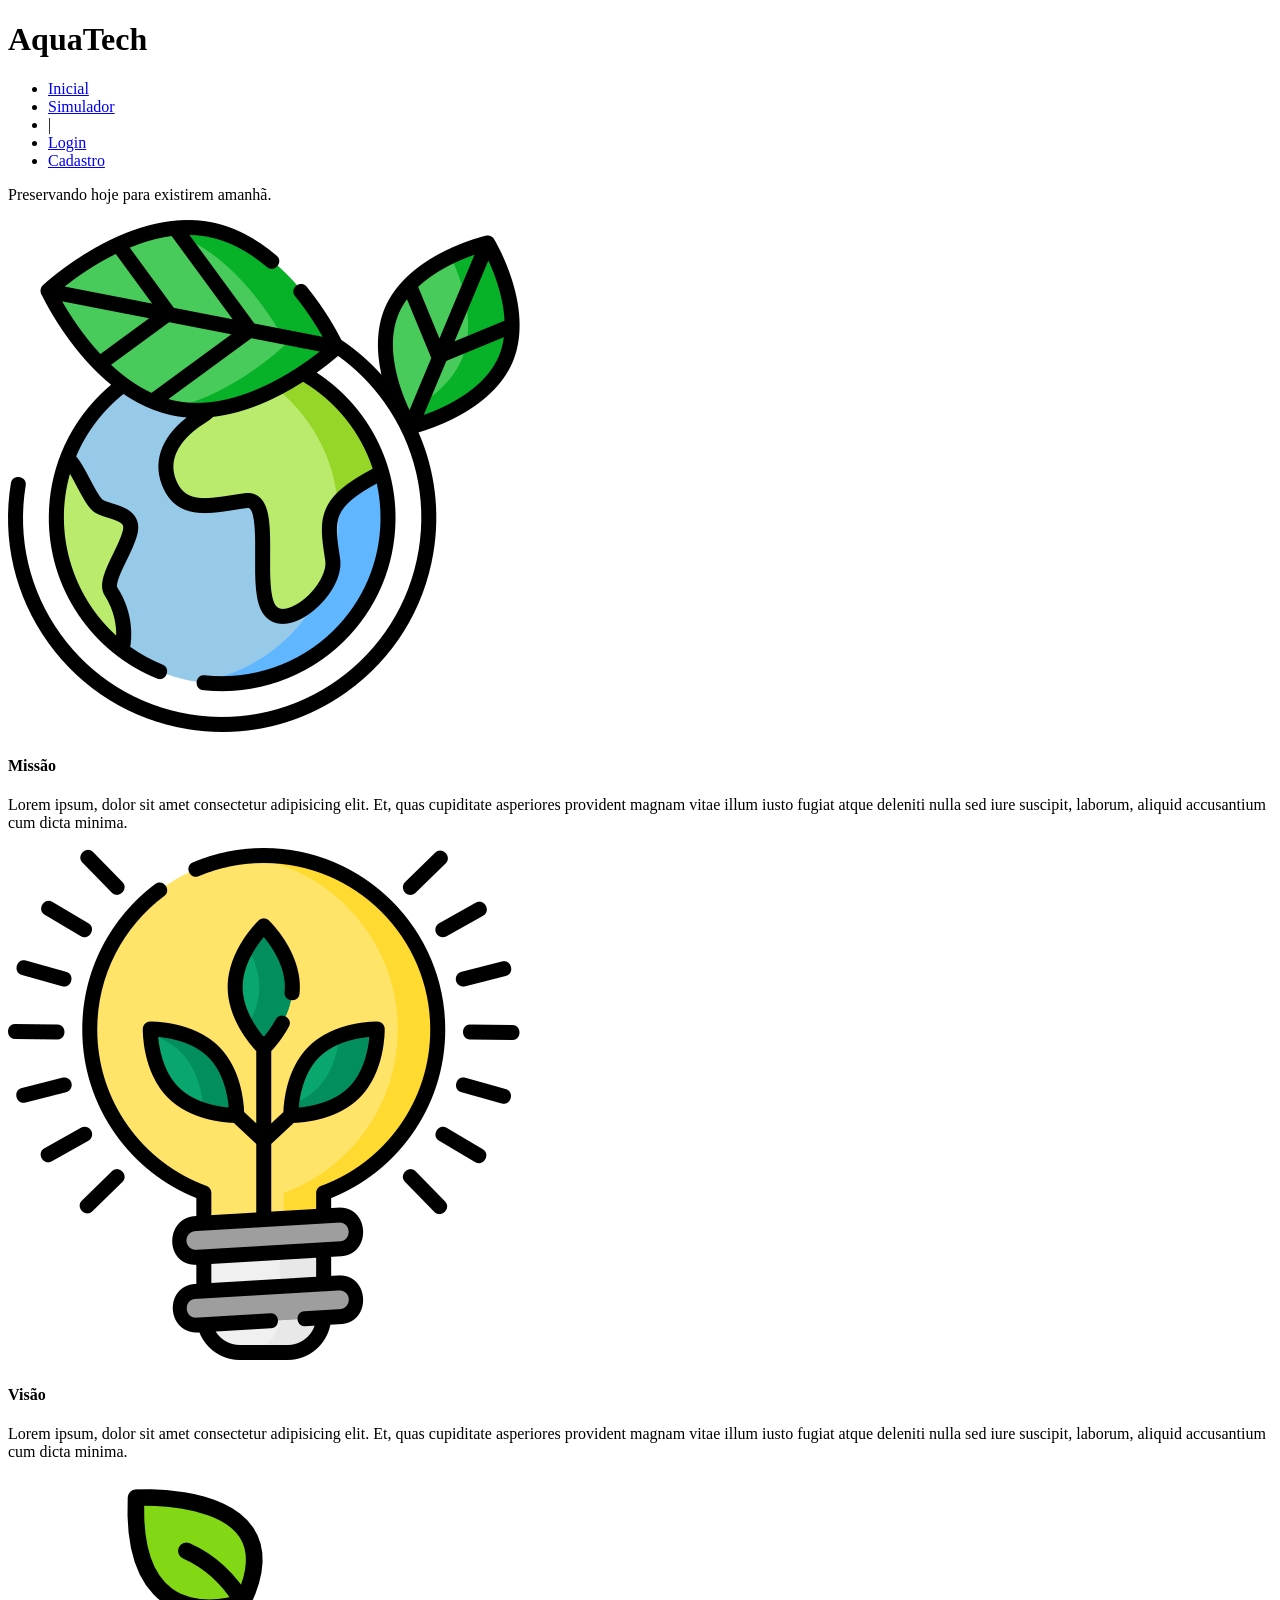
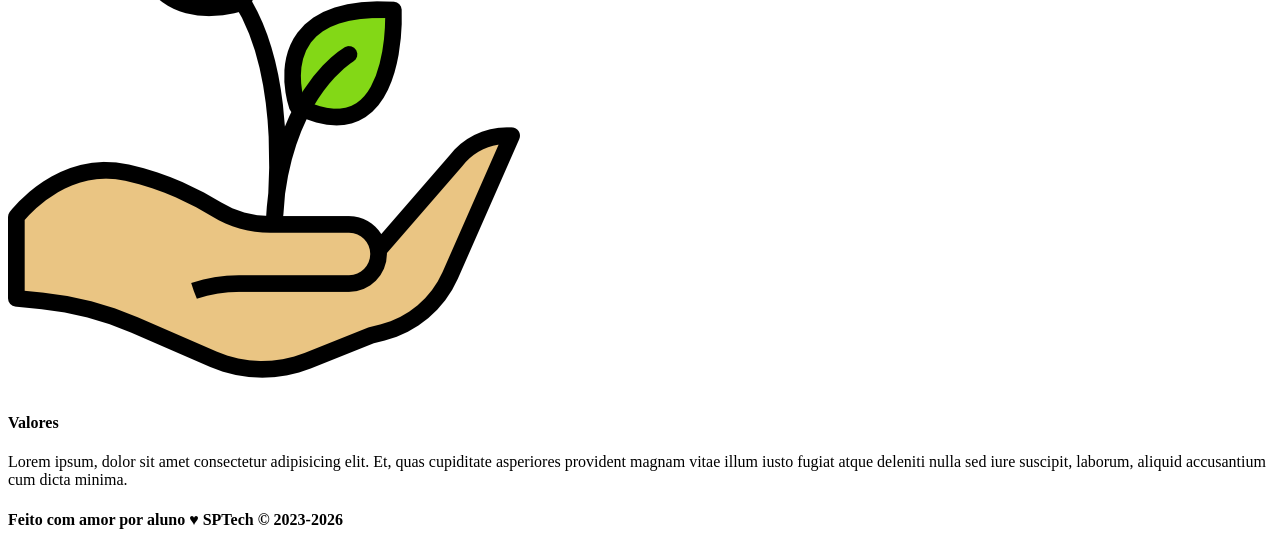
==== web-data-viz/public/index.html @ 6a489413 "Clonando web-data-viz" ====
<!DOCTYPE html>
<html lang="en">

<head>
    <meta charset="UTF-8">
    <meta http-equiv="X-UA-Compatible" content="IE=edge">
    <meta name="viewport" content="width=device-width, initial-scale=1.0">

    <title>AquaTech | Página Inicial</title>

    <script src="./js/sessao.js"></script>

    <link rel="stylesheet" href="./css/estilo.css">
    <link rel="icon" href="./assets/icon/favicon2.ico">
    <link rel="preconnect" href="https://fonts.gstatic.com">
</head>

<body>
    <div class="header">
      <div class="container">
        <h1 class="titulo">AquaTech</h1>
        <ul class="navbar">
          <li class="agora">
            <a href="#">Inicial</a>
          </li>
          <li>
            <a href="simulador.html">Simulador</a>
          </li>
          <li>|</li>
          <li>
            <a href="login.html">Login</a>
          </li>
          <li>
            <a href="cadastro.html">Cadastro</a>
          </li>
        </ul>
      </div>
    </div>
  
    <div class="banner">
      <div class="container">
        <p>Preservando <span>hoje</span> para existirem <span>amanhã</span>.</p>
      </div>
    </div>
  
    <div class="social">
      <div class="container">
        <div class="boxes">
          <div class="box">
            <img src="assets/imgs/planet-earth_color.png">
            <h4>Missão</h4>
            <p>Lorem ipsum, dolor sit amet consectetur adipisicing elit. Et, quas cupiditate asperiores provident magnam
              vitae illum iusto fugiat atque deleniti nulla sed iure suscipit, laborum, aliquid accusantium cum dicta
              minima.</p>
          </div>
          <div class="box">
            <img src="assets/imgs/lightbulb_color.png">
            <h4>Visão</h4>
            <p>Lorem ipsum, dolor sit amet consectetur adipisicing elit. Et, quas cupiditate asperiores provident magnam
              vitae illum iusto fugiat atque deleniti nulla sed iure suscipit, laborum, aliquid accusantium cum dicta
              minima.</p>
          </div>
          <div class="box">
            <img src="assets/imgs/growth_color.png">
            <h4>Valores</h4>
            <p>Lorem ipsum, dolor sit amet consectetur adipisicing elit. Et, quas cupiditate asperiores provident magnam
              vitae illum iusto fugiat atque deleniti nulla sed iure suscipit, laborum, aliquid accusantium cum dicta
              minima.</p>
          </div>
        </div>
      </div>
    </div>
  
    <div class="footer">
      <div class="container">
        <h4>Feito com amor por aluno &hearts; SPTech &copy; 2023-2026</h4>
      </div>
    </div>
  </body>

</html>
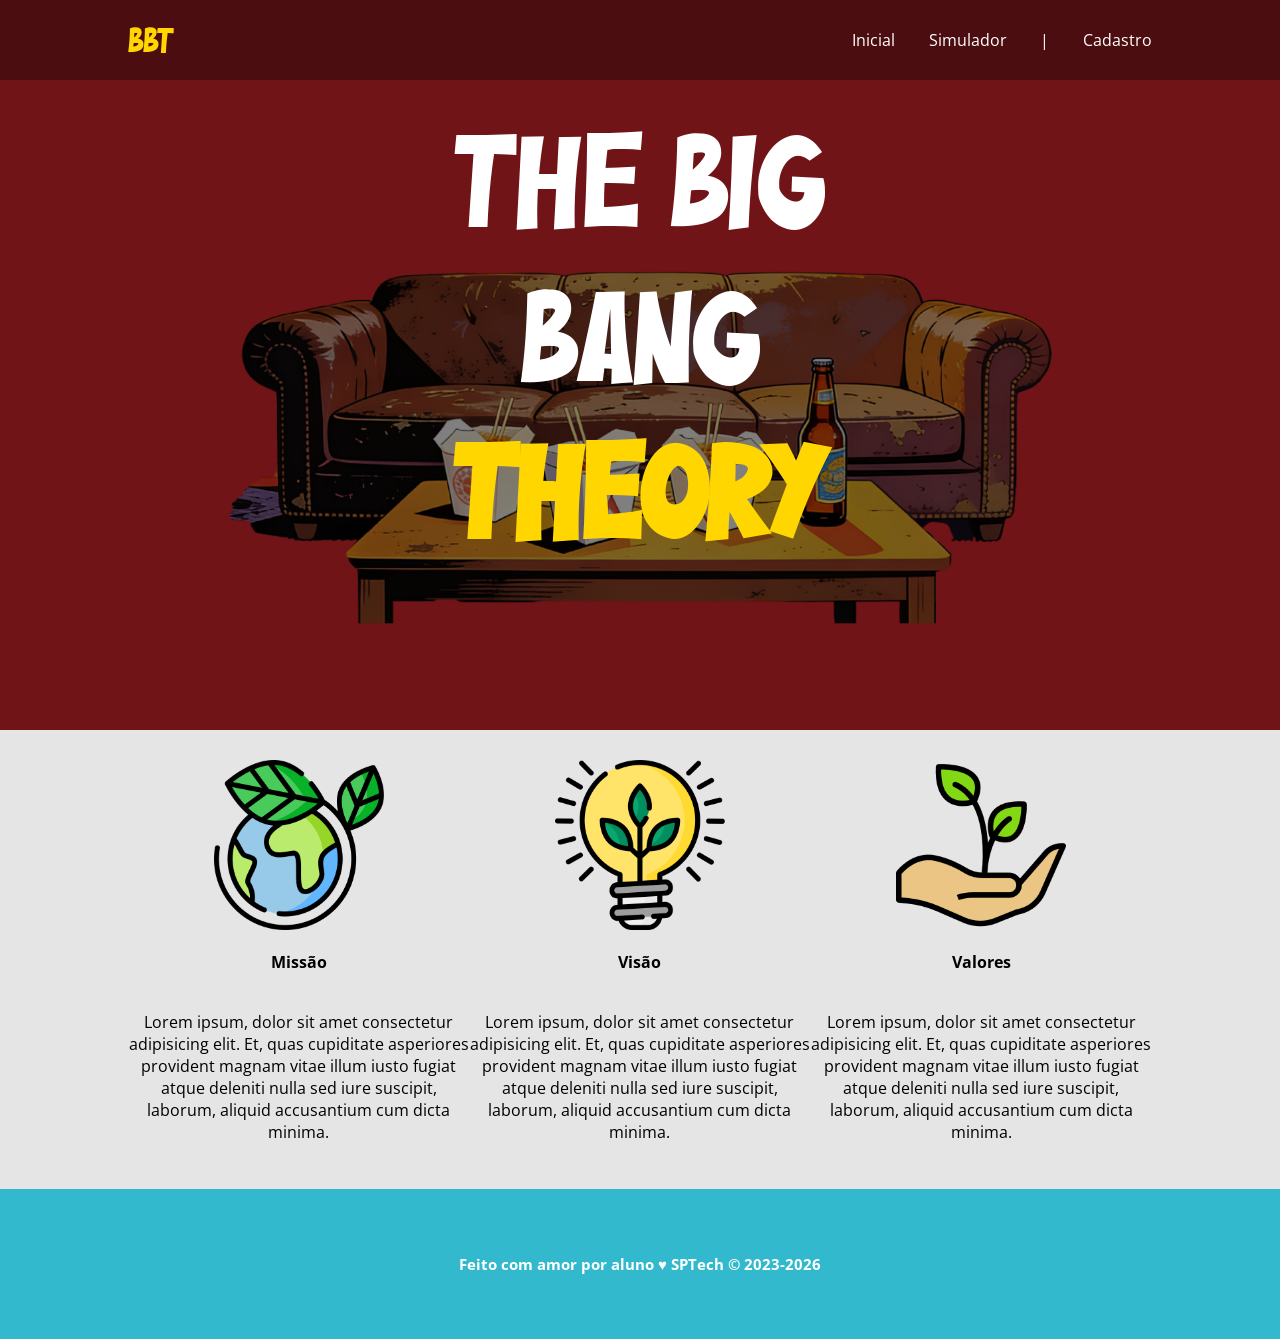
==== commit 07a6ad44: "Cadastro/login funcionando" ====
--- a/web-data-viz/public/index.html
+++ b/web-data-viz/public/index.html
@@ -18,18 +18,15 @@
 <body>
     <div class="header">
       <div class="container">
-        <h1 class="titulo">AquaTech</h1>
+        <h1 class="titulo">BBT</h1>
         <ul class="navbar">
-          <li class="agora">
+          <li>
             <a href="#">Inicial</a>
           </li>
           <li>
             <a href="simulador.html">Simulador</a>
           </li>
           <li>|</li>
-          <li>
-            <a href="login.html">Login</a>
-          </li>
           <li>
             <a href="cadastro.html">Cadastro</a>
           </li>
@@ -39,7 +36,7 @@
   
     <div class="banner">
       <div class="container">
-        <p>Preservando <span>hoje</span> para existirem <span>amanhã</span>.</p>
+        <p>The Big Bang <span>Theory</span></p>
       </div>
     </div>
   
--- a/web-data-viz/public/css/estilo.css
+++ b/web-data-viz/public/css/estilo.css
@@ -0,0 +1,456 @@
+@import url('https://fonts.googleapis.com/css2?family=Barlow:ital,wght@0,100;0,200;0,300;0,400;0,500;0,600;0,700;0,800;0,900;1,100;1,200;1,300;1,400;1,500;1,600;1,700;1,800;1,900&display=swap');
+
+@font-face {
+  font-family: "Bazinga";
+  src: url(../assets/fonte/Bazinga-Regular.otf);
+}
+
+@font-face {
+  font-family: "Bazinga Italic";
+  src: url(../assets/fonte/Bazinga-RegularItalic.otf);
+}
+
+@font-face {
+  font-family: "Open sans";
+  src: url(../assets/fonte/OpenSans-VariableFont_wdth\,wght.ttf);
+}
+
+
+body {
+  margin: 0;
+  padding: 0;
+  font-family: "Open sans";
+  background-color: black;
+}
+
+:root {
+  --tamanho-header: 80px;
+  --tamanho-banner: calc(100vh - var(--tamanho-header) - var(--tamanho-footer) - 2px);
+  --tamanho-simulador: calc(100vh - var(--tamanho-header) - var(--tamanho-footer) - 2px);
+  --tamanho-login: calc(100vh - var(--tamanho-header) - var(--tamanho-footer) - 2px);
+  --tamanho-footer: 65px;
+}
+
+.container {
+  display: flex;
+  width: 80%;
+  margin: auto;
+}
+
+.header {
+  height: var(--tamanho-header);
+  position: fixed;
+  width: 100%;
+  background-color: #00000055;
+}
+
+.header .container {
+  justify-content: space-between;
+  align-items: center;
+  height: 100%;
+}
+
+.header a {
+  text-decoration: none;
+  color: #fff;
+}
+
+.agora {
+  font-weight: 800;
+}
+
+.navbar {
+  width: 300px;
+  display: flex;
+  align-items: center;
+  justify-content: space-between;
+  list-style: none;
+  color: #fff;
+}
+
+.titulo {
+  color: #ffd600;
+  width: fit-content;
+  font-weight: 500;
+  font-family: "Bazinga";
+}
+
+.header h1 {
+  margin: 0;
+}
+
+/* BANNER */
+
+.banner {
+  height: 730px;
+  color: white;
+  background-image: url('../assets/imgs/banner.png');
+  background-size: cover;
+  display: flex;
+  justify-content: center;
+  align-items: center;
+}
+
+.banner .container {
+  justify-content: center;
+  align-items: center;
+  display: flex;
+  text-align: center;
+  width: 50%;
+  margin-top: 100px;
+}
+
+.banner .container p {
+  margin: 0;
+  padding: 0;
+  font-size: 120px;
+  font-family: "Bazinga";
+}
+
+.banner .container span {
+  font-weight: bold;
+  font-size: 120px;
+  font-family: "Bazinga";
+  color: #ffd600;
+}
+
+/* MISSÃO VISÃO VALORES */
+
+.social {
+  background-color: #e5e5e5;
+  display: flex;
+}
+
+.social .container {
+  justify-content: center;
+}
+
+.box img {
+  width: 170px;
+}
+
+.social .container .boxes {
+  display: flex;
+  justify-content: space-between;
+  width: 100%;
+  padding: 30px 0;
+}
+
+.social p {
+  text-align: center;
+}
+
+.box {
+  display: flex;
+  flex-direction: column;
+  align-items: center;
+}
+
+/* FOOTER */
+
+.footer {
+  background-color: #32b9cd;
+  height: 150px;
+  color: #fff;
+  display: flex;
+  font-size: 15px;
+}
+
+.footer .container {
+  justify-content: center;
+  text-align: center;
+}
+
+.footer .container .version {
+  font-size: 12px;
+}
+
+/* LOGIN */
+
+.img_formulário {
+  width: 48%;
+  margin-top: 55px;
+  display: flex;
+  justify-content: center;
+  align-items: center;
+  flex-direction: column;
+
+  img {
+    width: 250px;
+  }
+
+  p{
+    color: #1a1a2e;
+    font-family: "Bazinga";
+    font-size: 55px;
+    margin-top: -1px;
+  }
+}
+
+#body_cadastro {
+  background-color: #ffd600;
+  display: flex;
+  flex-direction: row;
+}
+
+.cadastro {
+  height: 729px;
+  width: 48%;
+  background-color: #1a1a2e;
+}
+
+.cadastro .container {
+  justify-content: center;
+  align-items: center;
+  height: 100%;
+}
+
+#login_body {
+  background-color: #ffd600;
+  display: flex;
+  flex-direction: row-reverse;
+}
+
+.login {
+  height: 729px;
+  width: 52%;
+  background-color: #1a1a2e;
+}
+
+.login .container {
+  justify-content: center;
+  align-items: center;
+  height: 100%;
+}
+
+.card {
+  width: 80%;
+  border-radius: 10px;
+  display: flex;
+  align-items: center;
+  justify-content: space-evenly;
+  color: white;
+  flex-direction: column;
+  height: fit-content;
+  padding: 20px 0;
+}
+
+.card p {
+  margin: 0;
+  font-size: 50px;
+  font-family: "Bazinga Italic";
+  margin-bottom: 10px;
+}
+
+.formulario {
+  display: flex;
+  height: 90%;
+  width: 80%;
+  justify-content: space-around;
+  flex-direction: column;
+}
+
+.formulario span {
+  font-size: 17px;
+  font-weight: 500;
+  color: #ffd600;
+  margin-bottom: 10px;
+}
+
+.formulario input {
+  text-align: center;
+  border-radius: 10px;
+  margin: 0;
+  background-color: #ffffff3d;
+}
+
+.formulario select {
+  background-color: white;
+  color: #ffffff;
+  height: 36px;
+  text-align: center;
+  border-radius: 10px;
+  margin: 0;
+}
+
+.campo {
+  display: flex;
+  flex-direction: column;
+  justify-content: start;
+  padding: 5px 0;
+}
+
+.botao {
+  cursor: pointer;
+  font-family: "Bazinga";
+  border: 0;
+  border-radius: 8px;
+  font-size: 18px;
+  color: #1a1a2e;
+  background-color: #ffd600;
+  width: 404px;
+  height: 40px;
+  align-self: center;
+  margin-top: 20px;
+}
+
+.loading-div {
+  width: 50px;
+  display: none;
+}
+
+.loading-div img {
+  height: 50px;
+  width: 50px;
+}
+
+#div_erros_login {
+  display: none
+}
+
+.link {
+  padding-top: 30px;
+  cursor: pointer;
+  text-decoration: none;
+  color: #fff;
+}
+
+/* FORMULARIO */
+
+.alerta_erro {
+  display: flex;
+  justify-content: flex-end;
+}
+
+.card_erro {
+  display: none;
+  background-color: #fff;
+  color: black;
+  width: 230px;
+  position: fixed;
+  border-radius: 4px;
+  border: #ED145B 3px solid;
+  padding: 10px;
+  margin-right: 10%;
+}
+
+.card_erro #mensagem_erro {
+  font-weight: 500;
+  font-size: 20px;
+}
+
+.formulario .tipo_campo {
+  font-size: 20px;
+  font-weight: 600 !important;
+}
+
+.formulario {
+  display: flex;
+  flex-direction: column;
+}
+
+input {
+  margin-bottom: 10px;
+  border: none;
+  padding: 12px;
+  text-align: center;
+  border-radius: 10px;
+}
+
+.btn {
+  font-family: "Barlow", sans-serif;
+  border: 0;
+  border-radius: 5px;
+  font-weight: 600;
+  font-size: 18px;
+  padding: 10px 15px;
+  color: white;
+  background-color: #ED145B;
+  width: 120px;
+  align-self: center;
+  margin-top: 5px;
+}
+
+.loading-div {
+  width: 50px;
+  margin: auto;
+  display: none;
+}
+
+.loading-div img {
+  height: 50px;
+  width: 50px;
+}
+
+/* SIMULADOR */
+
+.simulador {
+  color: white;
+}
+
+.simulador .container {
+  flex-direction: column;
+  overflow: scroll;
+  height: var(--tamanho-simulador);
+}
+
+/* ALERTA */
+
+#alerta {
+  position: absolute;
+  right: 0;
+  bottom: 0;
+}
+
+.mensagem-alarme {
+  background-color: white;
+  border-radius: 5px;
+  width: 300px;
+  height: 80px;
+  margin: 10px;
+  padding: 10px 0;
+  display: flex;
+  justify-content: space-evenly;
+  align-items: center;
+}
+
+.mensagem-alarme h3 {
+  font-size: 14px;
+  margin: 0;
+}
+
+.mensagem-alarme .informacao {
+  width: 66%;
+}
+
+.alarme-sino {
+  width: 48px;
+  height: 48px;
+  animation-name: bell;
+  animation-duration: 4s;
+  background-image: url('https://cdn-icons-png.flaticon.com/512/1157/1157000.png');
+  background-size: cover;
+  animation-iteration-count: infinite;
+}
+
+@keyframes bell {
+  0% {
+    transform: rotate(25deg)
+  }
+
+  25% {
+    transform: rotate(-25deg)
+  }
+
+  50% {
+    transform: rotate(25deg)
+  }
+
+  75% {
+    transform: rotate(-25deg)
+  }
+
+  100% {
+    transform: rotate(25deg)
+  }
+}
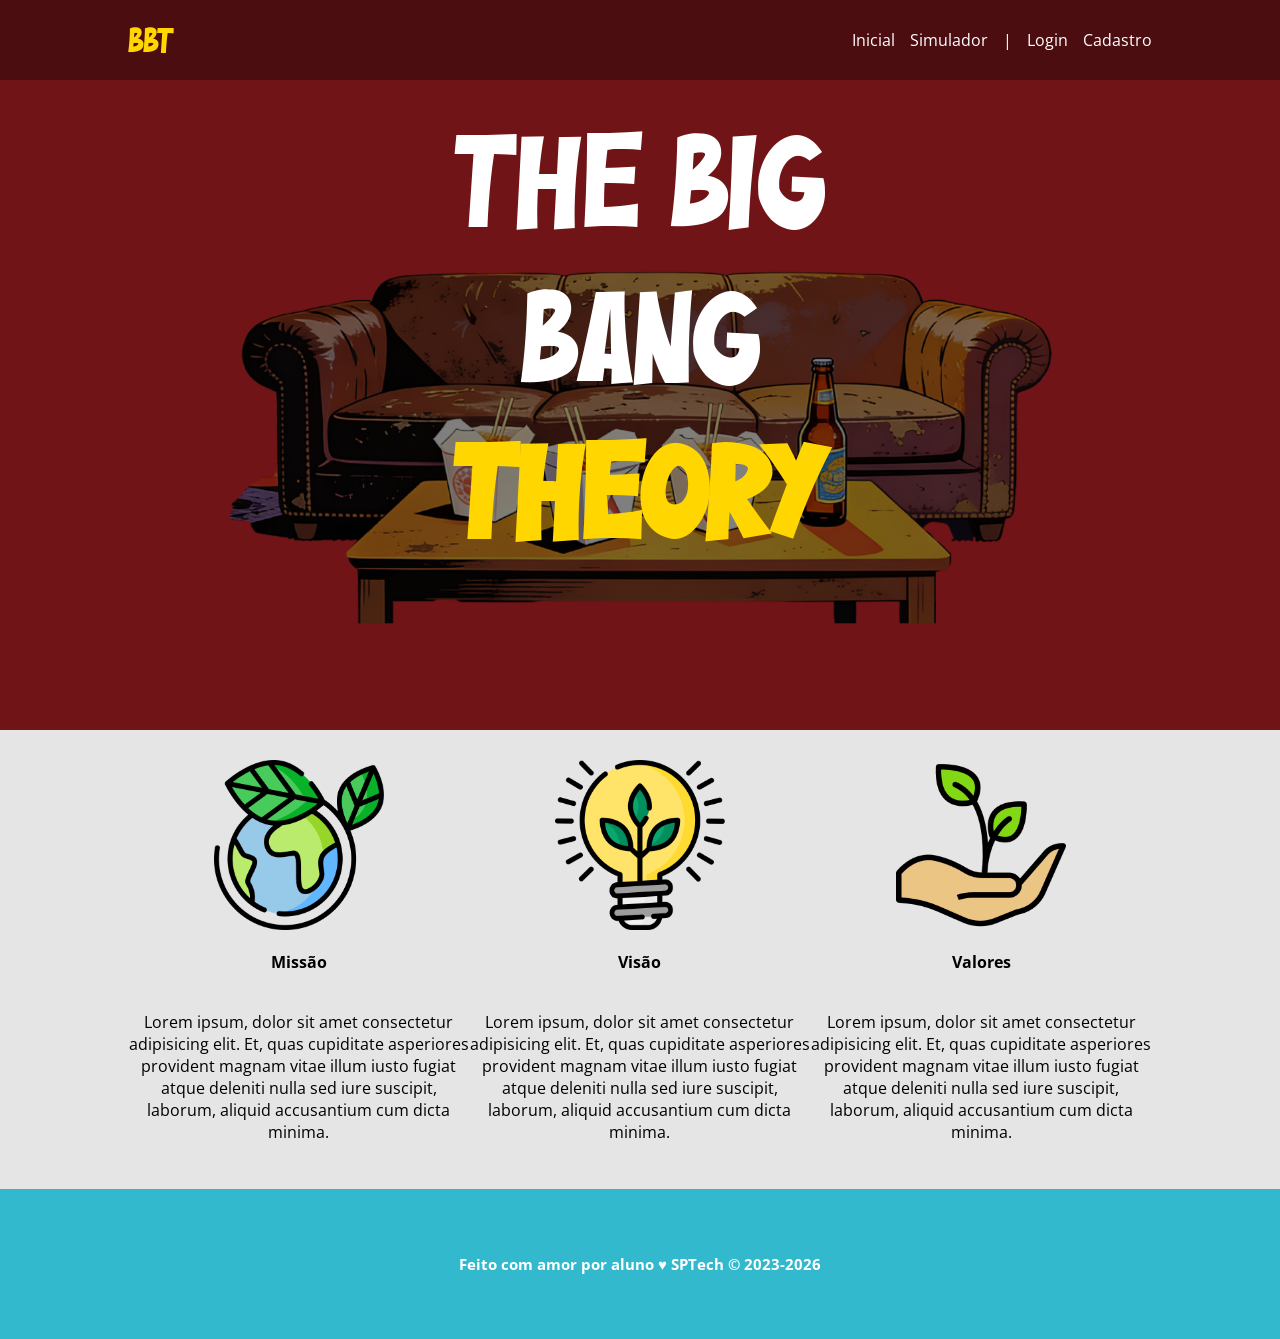
==== commit 8ebbba25: "Dashboard terminada" ====
--- a/web-data-viz/public/index.html
+++ b/web-data-viz/public/index.html
@@ -27,6 +27,9 @@
             <a href="simulador.html">Simulador</a>
           </li>
           <li>|</li>
+          <li>
+            <a href="login.html">Login</a>
+          </li>
           <li>
             <a href="cadastro.html">Cadastro</a>
           </li>
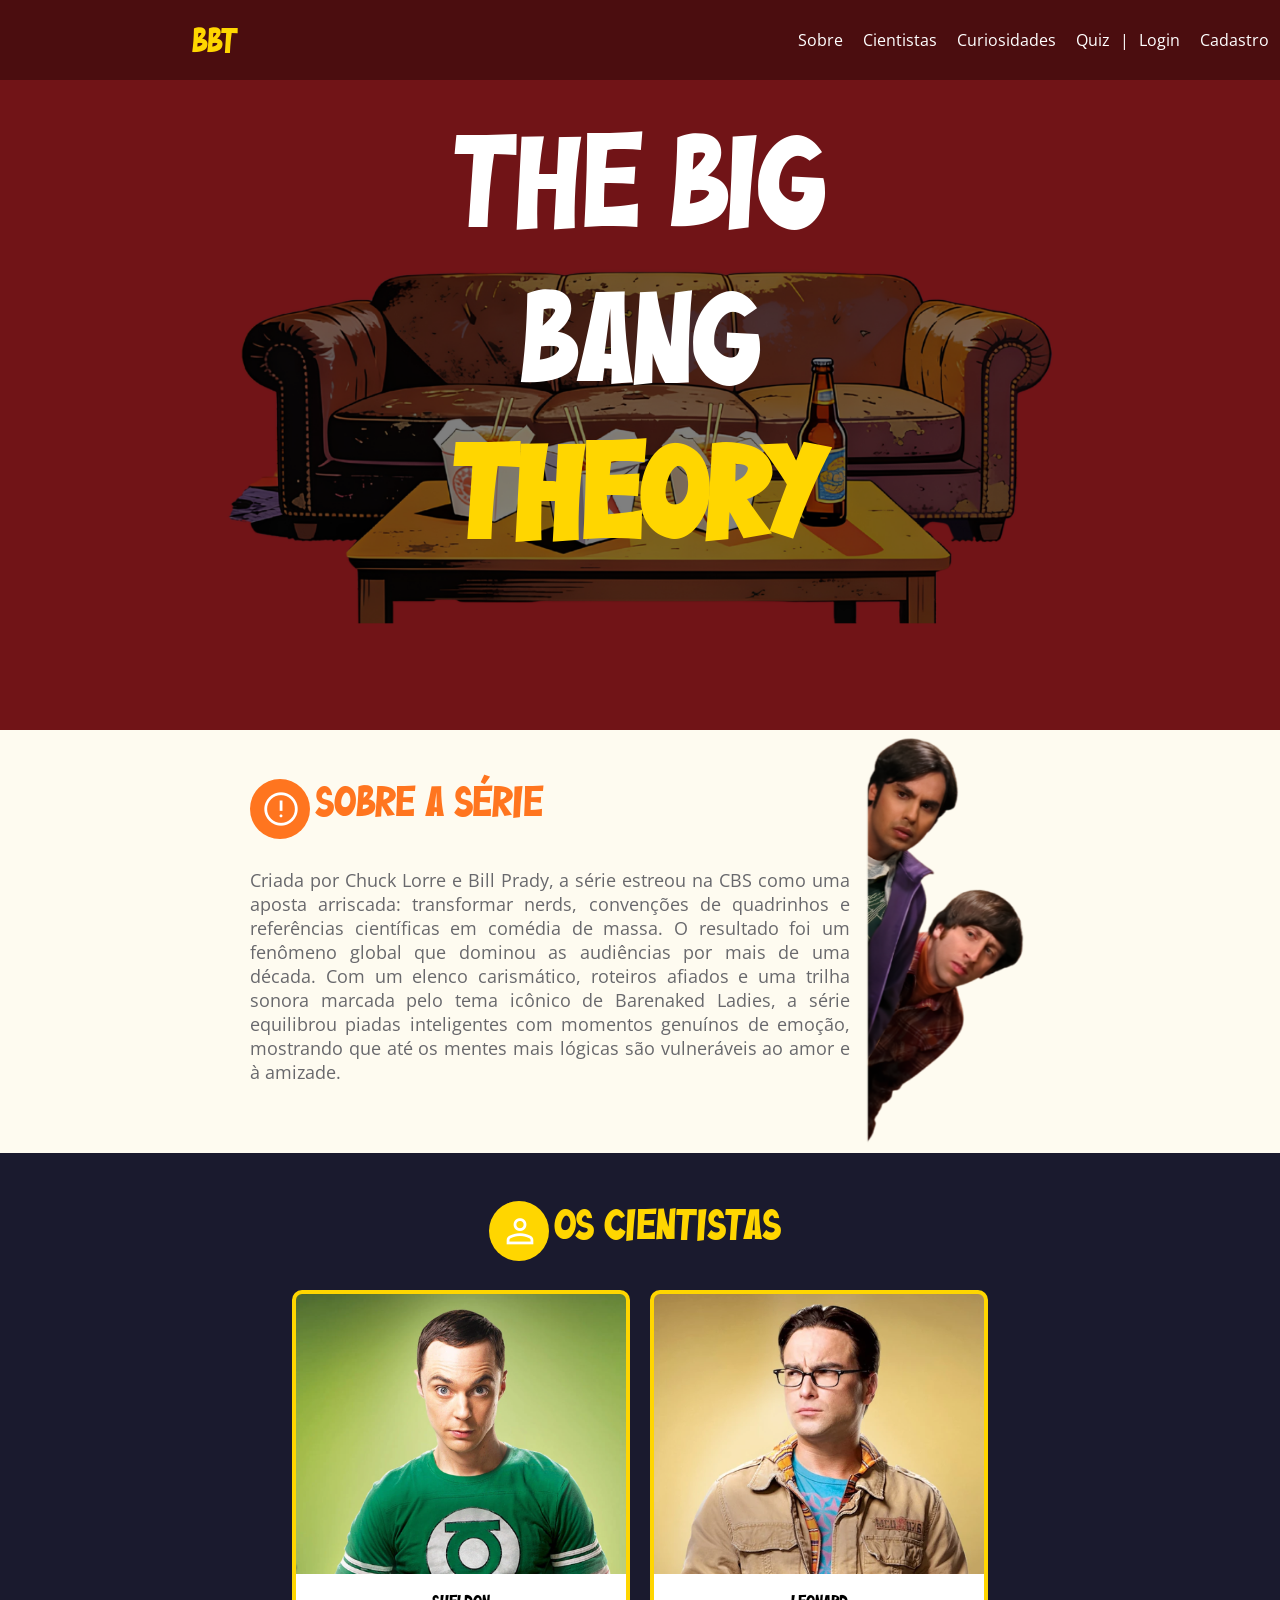
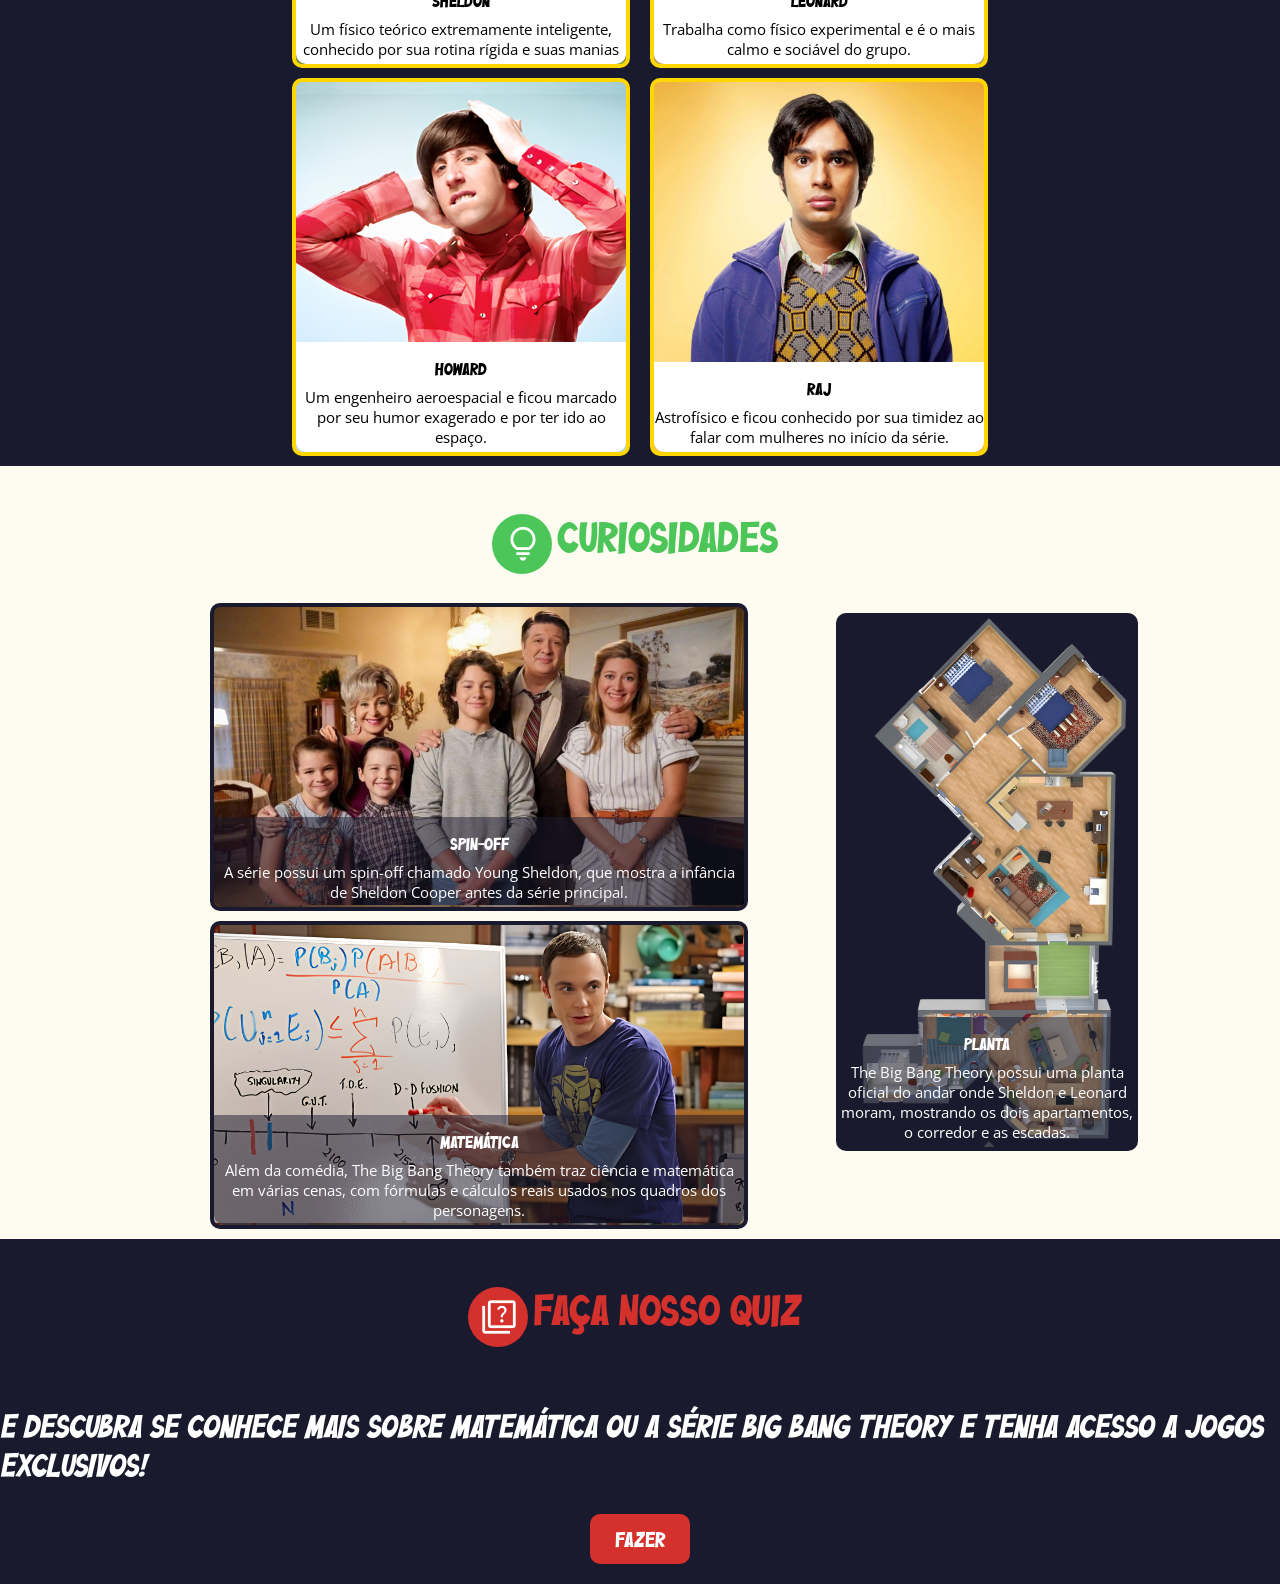
==== commit 427e144d: "projeto terminado" ====
--- a/web-data-viz/public/index.html
+++ b/web-data-viz/public/index.html
@@ -2,80 +2,164 @@
 <html lang="en">
 
 <head>
-    <meta charset="UTF-8">
-    <meta http-equiv="X-UA-Compatible" content="IE=edge">
-    <meta name="viewport" content="width=device-width, initial-scale=1.0">
+  <meta charset="UTF-8">
+  <meta http-equiv="X-UA-Compatible" content="IE=edge">
+  <meta name="viewport" content="width=device-width, initial-scale=1.0">
 
-    <title>AquaTech | Página Inicial</title>
+  <title>AquaTech | Página Inicial</title>
 
-    <script src="./js/sessao.js"></script>
+  <script src="./js/sessao.js"></script>
 
-    <link rel="stylesheet" href="./css/estilo.css">
-    <link rel="icon" href="./assets/icon/favicon2.ico">
-    <link rel="preconnect" href="https://fonts.gstatic.com">
+  <link rel="stylesheet" href="./css/estilo.css">
+  <link rel="icon" href="./assets/icon/favicon2.ico">
+  <link rel="preconnect" href="https://fonts.gstatic.com">
+  <link href="https://fonts.googleapis.com/css2?family=Material+Symbols+Outlined" rel="stylesheet" />
+
 </head>
 
 <body>
-    <div class="header">
-      <div class="container">
-        <h1 class="titulo">BBT</h1>
-        <ul class="navbar">
-          <li>
-            <a href="#">Inicial</a>
-          </li>
-          <li>
-            <a href="simulador.html">Simulador</a>
-          </li>
-          <li>|</li>
-          <li>
-            <a href="login.html">Login</a>
-          </li>
-          <li>
-            <a href="cadastro.html">Cadastro</a>
-          </li>
-        </ul>
+  <div class="header">
+    <div class="container">
+      <h1 class="titulo">BBT</h1>
+      <ul class="navbar">
+        <li>
+          <a href="#sobre">Sobre</a>
+        </li>
+        <li>
+          <a href="#cientistas">Cientistas</a>
+        </li>
+        <li>
+          <a href="#curiosidades">Curiosidades</a>
+        </li>
+        <li>
+          <a href="#quiz">Quiz</a>
+        </li>
+        <li>|</li>
+        <li>
+          <a href="login.html">Login</a>
+        </li>
+        <li>
+          <a href="cadastro.html">Cadastro</a>
+        </li>
+      </ul>
+    </div>
+  </div>
+
+  <div class="banner">
+    <div class="container">
+      <p>The Big Bang <span>Theory</span></p>
+    </div>
+  </div>
+
+  <div class="social" id="sobre">
+    <div class="sobre">
+      <div class="sobreTexto">
+        <div class="tituloSobre">
+          <div><span class="material-symbols-outlined">Error</span></div>
+          <p>Sobre a série</p>
+        </div>
+        <p>Criada por Chuck Lorre e Bill Prady, a série estreou na CBS como uma aposta arriscada: transformar nerds,
+          convenções de quadrinhos e referências científicas em comédia de massa. O resultado foi um fenômeno global que
+          dominou as audiências por mais de uma década. Com um elenco carismático, roteiros afiados e uma trilha sonora
+          marcada pelo tema icônico de Barenaked Ladies, a série equilibrou piadas inteligentes com momentos genuínos de
+          emoção, mostrando que até os mentes mais lógicas são vulneráveis ao amor e à amizade.</p>
+      </div>
+      <img src="assets/imgs/sobre.png" alt="">
+    </div>
+  </div>
+
+  <div class="cientistas" id="cientistas">
+    <div class="sobre">
+      <div class="cientistasTexto">
+        <div class="tituloCientistas">
+          <div><span class="material-symbols-outlined">Person</span></div>
+          <p>Os cientistas</p>
+        </div>
       </div>
     </div>
-  
-    <div class="banner">
-      <div class="container">
-        <p>The Big Bang <span>Theory</span></p>
+
+    <div class="cientistasQuem">
+      <div class="sheldon">
+        <div>
+          <p>Sheldon</p><span>Um físico teórico extremamente inteligente, conhecido por sua rotina rígida e suas
+            manias</span>
+        </div>
+      </div>
+      <div class="leonard">
+        <div>
+          <p>Leonard</p><span>Trabalha como físico experimental e é o mais calmo e sociável do grupo.</span>
+        </div>
       </div>
     </div>
-  
-    <div class="social">
-      <div class="container">
-        <div class="boxes">
-          <div class="box">
-            <img src="assets/imgs/planet-earth_color.png">
-            <h4>Missão</h4>
-            <p>Lorem ipsum, dolor sit amet consectetur adipisicing elit. Et, quas cupiditate asperiores provident magnam
-              vitae illum iusto fugiat atque deleniti nulla sed iure suscipit, laborum, aliquid accusantium cum dicta
-              minima.</p>
+    <div class="cientistasQuem">
+      <div class="howard">
+        <div>
+          <p>Howard</p><span>Um engenheiro aeroespacial e ficou marcado por seu humor exagerado e por ter ido ao
+            espaço.</span>
+
+        </div>
+      </div>
+      <div class="raj">
+        <div>
+          <p>Raj</p><span>Astrofísico e ficou conhecido por sua timidez ao falar com mulheres no início da série.</span>
+        </div>
+      </div>
+    </div>
+  </div>
+
+  <div class="curiosidadesQuais" id="curiosidades">
+    <div class="sobre">
+      <div class="curiosidadesTexto">
+        <div class="tituloCuriosidades">
+          <div><span class="material-symbols-outlined">Lightbulb</span></div>
+          <p>Curiosidades</p>
+        </div>
+      </div>
+    </div>
+
+    <div class="principalCuriosidade">
+      <div class="curiosidadesQuais">
+        <div class="spin">
+          <div>
+            <p>Spin-off</p><span>A série possui um spin-off chamado Young Sheldon, que mostra a infância de Sheldon
+              Cooper
+              antes
+              da série principal.</span>
           </div>
-          <div class="box">
-            <img src="assets/imgs/lightbulb_color.png">
-            <h4>Visão</h4>
-            <p>Lorem ipsum, dolor sit amet consectetur adipisicing elit. Et, quas cupiditate asperiores provident magnam
-              vitae illum iusto fugiat atque deleniti nulla sed iure suscipit, laborum, aliquid accusantium cum dicta
-              minima.</p>
-          </div>
-          <div class="box">
-            <img src="assets/imgs/growth_color.png">
-            <h4>Valores</h4>
-            <p>Lorem ipsum, dolor sit amet consectetur adipisicing elit. Et, quas cupiditate asperiores provident magnam
-              vitae illum iusto fugiat atque deleniti nulla sed iure suscipit, laborum, aliquid accusantium cum dicta
-              minima.</p>
+        </div>
+        <div class="math">
+          <div>
+            <p>Matemática</p><span>Além da comédia, The Big Bang Theory também traz ciência e matemática em várias
+              cenas,
+              com fórmulas e cálculos reais usados nos quadros dos personagens.</span>
           </div>
         </div>
       </div>
-    </div>
-  
-    <div class="footer">
-      <div class="container">
-        <h4>Feito com amor por aluno &hearts; SPTech &copy; 2023-2026</h4>
+
+      <div class="planta">
+        <div>
+          <p>Planta</p><span>The Big Bang Theory possui uma planta oficial do andar onde Sheldon e Leonard moram,
+            mostrando os dois apartamentos, o corredor e as escadas.</span>
+        </div>
       </div>
     </div>
-  </body>
+  </div>
+
+  <div class="quiz" id="quiz">
+    <div class="sobre">
+      <div class="quizTexto">
+        <div class="tituloQuiz">
+          <div><span class="material-symbols-outlined">Quiz</span></div>
+          <p>Faça nosso quiz</p>
+        </div>
+      </div>
+    </div>
+
+    <p>E descubra se conhece mais sobre matemática ou a série Big Bang Theory e tenha acesso a jogos exclusivos!</p>
+
+    <a href="login.html"><button>Fazer</button></a>
+  </div>
+
+</body>
 
 </html>
--- a/web-data-viz/public/css/estilo.css
+++ b/web-data-viz/public/css/estilo.css
@@ -33,7 +33,7 @@
 
 .container {
   display: flex;
-  width: 80%;
+  width: 70%;
   margin: auto;
 }
 
@@ -53,6 +53,8 @@
 .header a {
   text-decoration: none;
   color: #fff;
+  margin-right: 10px;
+  margin-left: 10px;
 }
 
 .agora {
@@ -117,7 +119,7 @@
 /* MISSÃO VISÃO VALORES */
 
 .social {
-  background-color: #e5e5e5;
+  background-color: #fefbf0;
   display: flex;
 }
 
@@ -179,7 +181,7 @@
     width: 250px;
   }
 
-  p{
+  p {
     color: #1a1a2e;
     font-family: "Bazinga";
     font-size: 55px;
@@ -453,4 +455,501 @@
   100% {
     transform: rotate(25deg)
   }
+}
+
+.sobre {
+  display: flex;
+  flex-direction: row;
+  justify-content: center;
+  width: 80%;
+  margin: auto;
+
+  img {
+    width: 170px;
+  }
+}
+
+.sobreTexto {
+  display: flex;
+  flex-direction: column;
+  width: 600px;
+  margin-top: 20px;
+  margin-right: 10px;
+
+  p {
+    font-family: "Open sans";
+    font-size: 18px;
+    margin-top: 1px;
+    text-align: justify;
+    color: #68686c;
+  }
+
+  .tituloSobre {
+    display: flex;
+    flex-direction: row;
+    align-items: center;
+    font-family: "Bazinga";
+    color: #ff751f !important;
+    font-size: 30px;
+
+    div {
+      background-color: #ff751f;
+      width: 60px;
+      height: 60px;
+      border-radius: 80px;
+      display: flex;
+      justify-content: center;
+      align-items: center;
+    }
+
+    p {
+      margin-left: 5px;
+      margin-top: 25px;
+      font-family: "Bazinga";
+      font-size: 40px;
+      color: #ff751f !important;
+    }
+  }
+}
+
+.material-symbols-outlined {
+  color: white;
+  font-size: 40px !important;
+  margin-left: 2px;
+}
+
+.cientistas {
+  background-color: #1a1a2e;
+  display: flex;
+  flex-direction: column;
+}
+
+.cientistasTexto {
+  display: flex;
+  flex-direction: column;
+  width: 600px;
+  margin-top: 20px;
+  margin-right: 10px;
+
+  p {
+    font-family: "Open sans";
+    font-size: 18px;
+    margin-top: 1px;
+    text-align: justify;
+    color: #68686c;
+  }
+
+  .tituloCientistas {
+    display: flex;
+    flex-direction: row;
+    align-items: center;
+    justify-content: center;
+    font-family: "Bazinga";
+    color: #ffd600 !important;
+    font-size: 30px;
+
+    div {
+      background-color: #ffd600;
+      width: 60px;
+      height: 60px;
+      border-radius: 80px;
+      display: flex;
+      justify-content: center;
+      align-items: center;
+    }
+
+    p {
+      margin-left: 5px;
+      margin-top: 25px;
+      font-family: "Bazinga";
+      font-size: 40px;
+      color: #ffd600 !important;
+    }
+  }
+}
+
+.cientistasQuem {
+  display: flex;
+  flex-direction: row;
+  justify-content: center;
+  align-items: center;
+  margin-bottom: 10px;
+}
+
+.sheldon {
+  background-image: url('../assets/imgs/sheldon.png');
+  background-size: contain;
+  width: 330px;
+  height: 370px;
+  display: flex;
+  align-items: end;
+  border-radius: 10px;
+  border: 4px solid #ffd600;
+  margin-right: 10px;
+  margin-left: 10px;
+
+  div {
+    background-color: white;
+    display: flex;
+    flex-direction: column;
+    justify-content: center;
+    align-items: center;
+    border-bottom-left-radius: 10px;
+    border-bottom-right-radius: 10px;
+  }
+
+  p {
+    font-family: "Bazinga";
+  }
+
+  span {
+    font-size: 15px;
+    margin-top: -8px;
+    text-align: center;
+    margin-bottom: 5px;
+  }
+}
+
+.leonard {
+  background-image: url('../assets/imgs/leonard.png');
+  background-size: contain;
+  width: 330px;
+  height: 370px;
+  display: flex;
+  align-items: end;
+  border-radius: 10px;
+  border: 4px solid #ffd600;
+  margin-right: 10px;
+  margin-left: 10px;
+
+  div {
+    background-color: white;
+    display: flex;
+    flex-direction: column;
+    justify-content: center;
+    align-items: center;
+    border-bottom-left-radius: 10px;
+    border-bottom-right-radius: 10px;
+  }
+
+  p {
+    font-family: "Bazinga";
+  }
+
+  span {
+    font-size: 15px;
+    margin-top: -8px;
+    text-align: center;
+    margin-bottom: 5px;
+  }
+}
+
+.howard {
+  background-image: url('../assets/imgs/howard.png');
+  background-size: contain;
+  width: 330px;
+  height: 370px;
+  display: flex;
+  align-items: end;
+  border-radius: 10px;
+  border: 4px solid #ffd600;
+  margin-right: 10px;
+  margin-left: 10px;
+
+  div {
+    background-color: white;
+    display: flex;
+    flex-direction: column;
+    justify-content: center;
+    align-items: center;
+    border-bottom-left-radius: 10px;
+    border-bottom-right-radius: 10px;
+  }
+
+  p {
+    font-family: "Bazinga";
+  }
+
+  span {
+    font-size: 15px;
+    margin-top: -8px;
+    text-align: center;
+    margin-bottom: 5px;
+  }
+}
+
+.raj {
+  background-image: url('../assets/imgs/raj.png');
+  background-size: contain;
+  width: 330px;
+  height: 370px;
+  display: flex;
+  align-items: end;
+  border-radius: 10px;
+  border: 4px solid #ffd600;
+  margin-right: 10px;
+  margin-left: 10px;
+
+  div {
+    background-color: white;
+    display: flex;
+    flex-direction: column;
+    justify-content: center;
+    align-items: center;
+    border-bottom-left-radius: 10px;
+    border-bottom-right-radius: 10px;
+  }
+
+  p {
+    font-family: "Bazinga";
+  }
+
+  span {
+    font-size: 15px;
+    margin-top: -8px;
+    text-align: center;
+    margin-bottom: 5px;
+  }
+}
+
+.curiosidadesQuais {
+  display: flex;
+  flex-direction: column;
+  justify-content: center;
+  align-items: center;
+  width: 100%;
+  margin: auto;
+  background-color: #fefbf0;
+}
+
+.curiosidadesTexto {
+  display: flex;
+  flex-direction: column;
+  width: 600px;
+  margin-top: 20px;
+  margin-right: 10px;
+
+  p {
+    font-family: "Open sans";
+    font-size: 18px;
+    margin-top: 1px;
+    text-align: justify;
+    color: #68686c;
+  }
+
+  .tituloCuriosidades {
+    display: flex;
+    flex-direction: row;
+    align-items: center;
+    justify-content: center;
+    font-family: "Bazinga";
+    color: #4cc659 !important;
+    font-size: 30px;
+
+    div {
+      background-color: #4cc659;
+      width: 60px;
+      height: 60px;
+      border-radius: 80px;
+      display: flex;
+      justify-content: center;
+      align-items: center;
+    }
+
+    p {
+      margin-left: 5px;
+      margin-top: 25px;
+      font-family: "Bazinga";
+      font-size: 40px;
+      color: #4cc659 !important;
+    }
+  }
+}
+
+.spin {
+  background-image: url('../assets/imgs/young.png');
+  background-size: contain;
+  width: 530px;
+  height: 300px;
+  display: flex;
+  align-items: end;
+  border-radius: 10px;
+  border: 4px solid #1a1a2e;
+  margin-right: 10px;
+  margin-left: 10px;
+
+  div {
+    background-color: #1a1a2e7f;
+    display: flex;
+    flex-direction: column;
+    justify-content: center;
+    align-items: center;
+    border-bottom-left-radius: 10px;
+    border-bottom-right-radius: 10px;
+  }
+
+  p {
+    font-family: "Bazinga";
+    color: white;
+  }
+
+  span {
+    font-size: 15px;
+    margin-top: -8px;
+    text-align: center;
+    margin-bottom: 5px;
+    color: white;
+  }
+}
+
+.math {
+  background-image: url('../assets/imgs/matematica.png');
+  background-size: contain;
+  width: 530px;
+  height: 300px;
+  display: flex;
+  align-items: end;
+  border-radius: 10px;
+  border: 4px solid #1a1a2e;
+  margin-right: 10px;
+  margin-left: 10px;
+  margin-top: 10px;
+  margin-bottom: 10px;
+
+  div {
+    background-color: #1a1a2e7f;
+    display: flex;
+    flex-direction: column;
+    justify-content: center;
+    align-items: center;
+    border-bottom-left-radius: 10px;
+    border-bottom-right-radius: 10px;
+  }
+
+  p {
+    font-family: "Bazinga";
+    color: white;
+  }
+
+  span {
+    font-size: 15px;
+    margin-top: -8px;
+    text-align: center;
+    margin-bottom: 5px;
+    color: white;
+  }
+}
+
+.principalCuriosidade {
+  display: flex;
+  flex-direction: row;
+}
+
+.planta {
+  background-image: url('../assets/imgs/planta.png');
+  background-size: contain;
+  background-color: #1a1a2e;
+  width: 430px;
+  height: 530px;
+  display: flex;
+  align-items: end;
+  border-radius: 10px;
+  border: 4px solid #1a1a2e;
+  margin-right: 10px;
+  margin-left: 10px;
+  margin-top: 10px;
+  margin-bottom: 10px;
+
+  div {
+    background-color: #1a1a2e7f;
+    display: flex;
+    flex-direction: column;
+    justify-content: center;
+    align-items: center;
+    border-bottom-left-radius: 10px;
+    border-bottom-right-radius: 10px;
+  }
+
+  p {
+    font-family: "Bazinga";
+    color: white;
+  }
+
+  span {
+    font-size: 15px;
+    margin-top: -8px;
+    text-align: center;
+    margin-bottom: 5px;
+    color: white;
+  }
+}
+
+.quiz {
+  background-color: #1a1a2e;
+  display: flex;
+  flex-direction: column;
+  justify-content: center;
+  align-items: center;
+
+  p {
+    color: white;
+    font-family: "Bazinga Italic";
+    font-size: 30px;
+  }
+  button {
+    margin-bottom: 20px;
+    background-color: #d5312c;
+    border: none;
+    width: 100px;
+    height: 50px;
+    font-family: "Bazinga";
+    font-size: 20px;
+    color: white;
+    border-radius: 10px;
+    cursor: pointer;
+  }
+}
+
+.quizTexto {
+  display: flex;
+  flex-direction: column;
+  width: 600px;
+  margin-top: 20px;
+  margin-right: 10px;
+
+  p {
+    font-family: "Open sans";
+    font-size: 18px;
+    margin-top: 1px;
+    text-align: justify;
+    color: #68686c;
+  }
+
+  .tituloQuiz {
+    display: flex;
+    flex-direction: row;
+    align-items: center;
+    justify-content: center;
+    font-family: "Bazinga";
+    color: #d5312c !important;
+    font-size: 30px;
+
+    div {
+      background-color: #d5312c;
+      width: 60px;
+      height: 60px;
+      border-radius: 80px;
+      display: flex;
+      justify-content: center;
+      align-items: center;
+    }
+
+    p {
+      margin-left: 5px;
+      margin-top: 25px;
+      font-family: "Bazinga";
+      font-size: 40px;
+      color: #d5312c !important;
+    }
+  }
 }
